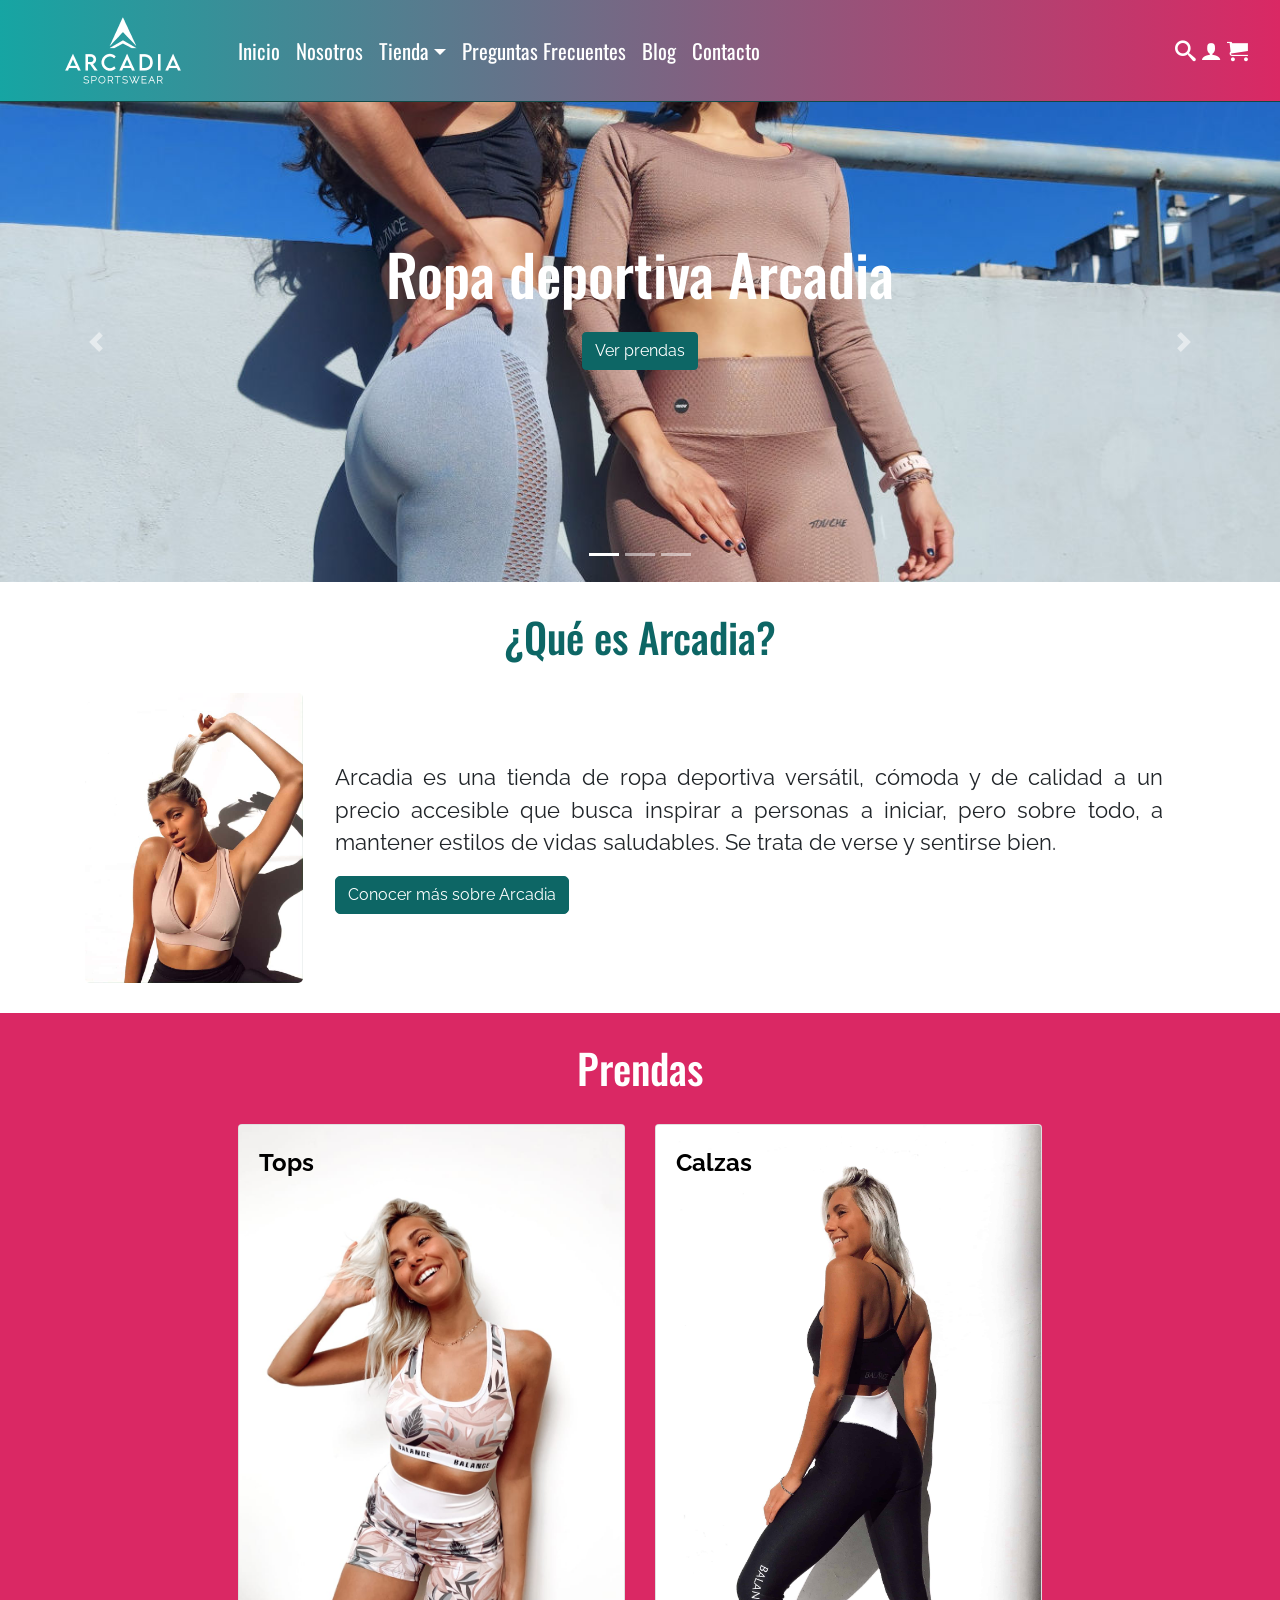
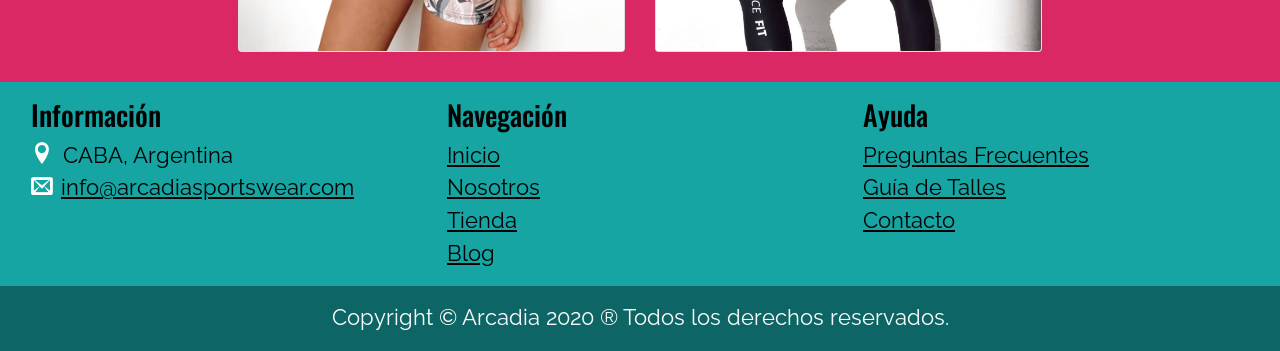
==== index.html @ 8c6b8575 "New Footer added to all pages" ====
<!DOCTYPE html>
<html lang="es">
    <head>
        <meta charset="UTF-8">
        <meta name="viewport" content="width=device-width, initial-scale=1.0">
        <meta name="description" content="Bienvenida a la Tienda De Arcadia Sportswear. Encontrá en esta tienda online la mejor ropa deportiva. ¡Conoce más!">
        <title>Tienda online de Ropa Deportiva | Arcadia SportsWear</title>
        <link rel="stylesheet" href="css/bootstrap.min.css">
        <link rel="stylesheet" href="css/styles.css">
        <link rel="preconnect" href="https://fonts.gstatic.com">
        <link href="https://fonts.googleapis.com/css2?family=Oswald:wght@500;700&family=Raleway:ital,wght@0,500;0,700;0,800;1,500&display=swap" rel="stylesheet">
        <link rel="stylesheet" href="css/animate.css"/>
        <script src="https://ajax.googleapis.com/ajax/libs/jquery/3.5.1/jquery.min.js"></script>
    </head>
    <body id="index">
        <header>
            <nav class="navbar navbar-expand-lg navbar-dark">
                <a class="navbar-brand wow fadeInDown mr-auto" href="index.html"><img src="images/arcadia-logo-blanco.png" alt="Logo de Arcadia"/></a>
                <button class="navbar-toggler order-2 wow fadeInDown" type="button" data-toggle="collapse" data-target="#navbarContent" aria-controls="navbarContent" aria-expanded="false" aria-label="Abrir navegación">
                    <span class="navbar-toggler-icon"></span>
                </button>
                <div class="collapse navbar-collapse order-4 order-lg-1 order-xl-1" id="navbarContent">
                    <ul class="wow fadeInDown navbar-nav">
                        <li class="nav-item"><a href="index.html" class="nav-link">Inicio</a></li>
                        <li class="nav-item"><a href="pages/nosotros.html" class="nav-link">Nosotros</a></li>
                        <li class="nav-item dropdown">
                            <a class="nav-link dropdown-toggle" id="navbarDropdown" role="button" data-toggle="dropdown" aria-haspopup="true" aria-expanded="false" href="pages/tienda.html">Tienda</a>
                            <ul class="dropdown-menu">
                                <li class="dropdown-item"><a href="pages/tienda.html#tops">Tops</a></li>
                                <li class="dropdown-item"><a href="pages/tienda.html#calzas">Calzas</a></li>
                                <li class="dropdown-item"><a href="pages/talles.html">Guía de talles</a></li>
                            </ul>
                        </li>
                        <li class="nav-item"><a href="pages/faq.html" class="nav-link">Preguntas Frecuentes</a></li>
                        <li class="nav-item"><a href="pages/blog.html" class="nav-link">Blog</a></li>
                        <li class="nav-item"><a href="pages/contacto.html" class="nav-link">Contacto</a></li>
                    </ul>
                </div>
                <div class="iconsHeader wow fadeInDown mr-3 text-white order-1 order-lg-2 order-xl-2 flex-sm-grow-2">
                    <i class="icon-search"></i>
                    <i class="icon-user"></i>
                    <i class="icon-cart"></i>
                </div> 
            </nav>
        </header>
        <main>
            <!-- Hero section -->
            <section id="heroIndex">
                <div id="homeCarousel" class="carousel slide" data-ride="carousel">
                    <!-- Indicators -->
                    <ul class="carousel-indicators">
                      <li data-target="#homeCarousel" data-slide-to="0" class="active"></li>
                      <li data-target="#homeCarousel" data-slide-to="1"></li>
                      <li data-target="#homeCarousel" data-slide-to="2"></li>
                    </ul>
                    <!-- The slideshow -->
                    <div class="carousel-inner">
                      <div class="carousel-item active">
                        <img class="d-block d-md-none w-100" src="images/backgrounds/arcadia-modelos.jpg" alt="modelos conjuntos mesh y beige">
                        <img class="d-none d-md-block w-100" src="images/backgrounds/arcadia-modelos-desktop.jpg" alt="modelos conjuntos mesh y beige">
                        <div class="carousel-caption d-md-block wow fadeInDown">
                            <h1>Ropa deportiva Arcadia </h1>
                            <a class="btn btn-primary mt-3" href="pages/tienda.html"> Ver prendas</a>
                          </div>
                      </div>
                      <div class="carousel-item">
                        <img class="d-block d-md-none w-100" src="images/backgrounds/modelo-1.jpg" alt="modelo conjunto beige">
                        <img class="d-none d-md-block w-100" src="images/backgrounds/modelo-1-desktop.jpg" alt="modelo conjunto beige">
                        <div class="carousel-caption d-md-block wow fadeInDown">
                            <h1>Crea tu mejor version</h1>
                            <a class="btn btn-primary mt-3" href="pages/tienda.html"> Ver prendas</a>
                          </div>
                      </div>
                      <div class="carousel-item">
                        <img class="d-block d-md-none w-100" src="images/backgrounds/modelo-espalda.jpg" alt="modelo de espalda conjunto beige">
                        <img class="d-none d-md-block w-100" src="images/backgrounds/modelo-ejercicio-desktop.jpg" alt="modelo de espalda conjunto beige">
                        <div class="carousel-caption d-md-block wow fadeInDown">
                            <h1>Aprovecha el momento</h1>
                            <a class="btn btn-primary mt-3" href="pages/tienda.html"> Ver prendas</a>
                          </div>
                      </div>
                    </div>
                    <!-- Left and right controls -->
                    <a class="carousel-control-prev" href="#homeCarousel" data-slide="prev">
                      <span class="carousel-control-prev-icon"></span>
                      <span class="sr-only">Anterior</span>
                    </a>
                    <a class="carousel-control-next" href="#homeCarousel" data-slide="next">
                      <span class="carousel-control-next-icon"></span>
                      <span class="sr-only">Siguiente</span>
                    </a>
                  </div>
            </section>
            <!-- Nosotros section-->
            <section class="section">
                <h2 class="section__title"> 
                    ¿Qué es Arcadia?
                </h2>
                <div class="container d-flex wow slideInLeft flex-column flex-md-row align-items-center section__div">
                    <img src="images/tops/top-ladypink.jpeg" loading="lazy" class="section__img">
                    <span class="section__text">
                        Arcadia es una tienda de ropa deportiva versátil,
                        cómoda y de calidad a un precio accesible que busca
                        inspirar a personas a iniciar, pero sobre todo, a
                        mantener estilos de vidas saludables. Se trata de
                        verse y sentirse bien.
                        <a class="btn btn-primary mx-sm-auto mx-md-0 section__button" href="pages/nosotros.html">Conocer más sobre Arcadia</a>
                    </span>
                </div>
            </section>
            <!-- Tienda section -->
            <section id="prendasIndex">
                <h2 class="wow slideInLeft">
                    Prendas
                </h2>
                <div class="row">
                    <a class="col-10 offset-1 col-md-6 offset-md-0 col-lg-4 offset-lg-2" href="pages/tienda.html#tops">
                        <div class="card wow slideInLeft">
                            <img class="card-img" src="images/tops/top-flower.jpeg" loading="lazy" alt="Top Flower">
                            <div class="card-img-overlay">
                              <p class="card-title">Tops</p>
                            </div>
                        </div>
                    </a>
                    <a class="col-10 offset-1 col-md-6 offset-md-0 col-lg-4 mt-3 mt-md-0" href="pages/tienda.html#calzas">
                        <div class="card wow slideInRight">
                            <img class="card-img" src="images/calzas/calza-dakota.jpg" loading="lazy" alt="Calza Dakota">
                            <div class="card-img-overlay">
                              <p class="card-title">Calzas</p>
                            </div>
                        </div>
                    </a>
                </div>
            </section>
        </main>
        <!------ Footer ------>
        <footer>
            <div class="container-fluid">
                <div class="row justify-content-between footerPrimary">
                    <div class="col-12 col-md-6 col-lg-4">
                        <h3>
                            Información
                        </h3>
                        <ul class="nav flex-column">
                            <li><i class="icon-location text-white mr-1"></i><span> CABA, Argentina</span></li>
                            <li><i class="icon-envelop text-white mr-2"></i><a href="mailto:info@arcadiasportswear.com">info@arcadiasportswear.com</a></li>
                            <li><span></span></li>
                        </ul>
                    </div>
                    <div class="col-12 col-md-6 col-lg-4">
                        <h3>
                            Navegación
                        </h3>
                        <ul class="nav flex-column">
                            <li><a href="index.html">Inicio</a></li>
                            <li><a href="pages/nosotros.html">Nosotros</a></li>
                            <li><a href="pages/tienda.html">Tienda</a></li>
                            <li><a href="pages/blog.html">Blog</a></li>
                        </ul>
                    </div>
                    <div class="d-none d-lg-block col-md-6 col-lg-4">
                        <h3>
                            Ayuda
                        </h3>
                        <ul class="nav flex-column">
                            <li><a href="pages/faq.html">Preguntas Frecuentes</a></li>
                            <li><a href="pages/talles.html">Guía de Talles</a></li>
                            <li><a href="pages/contacto.html">Contacto</a></li>
                        </ul>
                    </div>
                </div>
            </div>
            <div class="d-flex justify-content-center p-3 footerSecondary">
                <p class="text-small">
                    Copyright &copy; Arcadia 2020 &reg; Todos los derechos reservados.
                </p>
            </div>
        </footer>
        <script src="js/wow.min.js"></script>
              <script>
              new WOW().init();
        </script>
        <script src="js/bootstrap.min.js"></script>
    </body>
</html>
---- css/styles.css ----
body{font-size:calc(0.80rem + 1vmin);font-family:"Raleway",sans-serif,Arial,Helvetica,sans-serif}h1,h2,h3,h4,h5,h6{color:#0D6665;font-family:"Oswald",sans-serif}h1{text-align:center;font-size:calc(3rem + 1vmin)}h2{font-size:calc(2rem + 1vmin)}ul li{color:#DA2864}p{color:#000}a{color:#0D6665;text-decoration:underline}a:hover{color:#DA2864;letter-spacing:1.1px;transition:all 0.5s}hr{border-top:1px solid #0d6665}.btn-primary{background-color:#0D6665;border-color:#0D6665;text-decoration:none}.btn-primary:hover{background-color:#DA2864 !important;color:#fff !important;border-color:#DA2864 !important}.btn-primary:focus,.btn-primary:active{background-color:#DA2864 !important;color:#fff !important;border-color:#DA2864 !important;box-shadow:0 0 0.2rem #ffbd86}.btn-link{color:#0D6665}.btn-link:hover{color:#DA2864}.dropdown-item:active{background-color:#fef8fa}header{font-family:'Oswald', sans-serif;width:100%;border-bottom:1px solid #104845;background:linear-gradient(90deg, #16A5A3 0%, #DA2864 100%);font-size:1.3rem;line-height:1.5}header a{text-decoration:none}header a:hover{text-decoration:none}.navbar-dark .navbar-nav .nav-link{color:white}@media only screen and (max-width: 390px){header>nav>a{width:100%;text-align:center}}footer{text-align:left;background-color:#16A5A3;width:100%}footer div.footerPrimary:first-child{padding:1rem}footer div.footerPrimary div h3{color:#000}footer ul li{list-style-type:none}footer ul li span,footer ul li a{color:#000}footer ul li span:hover,footer ul li a:hover{color:#0D6665}footer h4{color:#000}footer .footerSecondary{background-color:#0D6665}footer .footerSecondary p{color:#fff;margin-bottom:0}@font-face{font-family:'icomoon';src:url("../fonts/icomoon.eot?fdymji");src:url("../fonts/icomoon.eot?fdymji#iefix") format("embedded-opentype"),url("../fonts/icomoon.ttf?fdymji") format("truetype"),url("../fonts/icomoon.woff?fdymji") format("woff"),url("../fonts/icomoon.svg?fdymji#icomoon") format("svg");font-weight:normal;font-style:normal;font-display:block}[class^="icon-"],[class*=" icon-"]{font-family:'icomoon' !important;speak-as:never;font-style:normal;font-weight:normal;font-variant:normal;text-transform:none;line-height:1;-webkit-font-smoothing:antialiased;-moz-osx-font-smoothing:grayscale}.icon-cart:before{content:"\e93a"}.icon-envelop:before{content:"\e945"}.icon-location:before{content:"\e947"}.icon-user:before{content:"\e971"}.icon-search:before{content:"\e986"}.icon-instagram:before{content:"\ea92"}.icon-whatsapp:before{content:"\ea93"}#grid{display:grid;grid-template-areas:"h1Blog h1Blog" "blogIndex sidebarBlog";grid-template-columns:4fr 1fr;grid-template-rows:30% auto;grid-column-gap:1rem;justify-items:center;width:100%}#h1Blog{grid-area:h1Blog}section.blogIndex{grid-area:blogIndex}.sidebar{grid-area:sidebarBlog}.sidebar .sidebar__title{text-decoration:underline}.sidebar .sidebar__categories{font-weight:bold}label,input,select,textarea{display:block}#my-contact-newsletter,form>label:nth-child(16){display:inline}#contactPage section form{margin:auto;width:70%}#contactPage form label{margin:10px 0}.sendForm,.cleanForm{display:inline}#heroIndex{width:100%;background-color:#ffeadb}#heroIndex .carousel-caption{bottom:40%}#heroIndex .carousel-caption h1{color:#fff}.section{height:50%;padding:30px 30px}.section .section__title{text-align:center;margin-bottom:2rem}.section .btn-primary{width:fit-content;border-radius:5px}.section .section__div .section__img{width:240px;height:290px;border-radius:5px}.section .section__div .section__text{padding:2rem;text-align:justify}.section .section__div .section__text .section__button{display:block;margin-top:1rem}#prendasIndex{background-color:#DA2864;padding:30px 30px}#prendasIndex h2{text-align:center;margin-bottom:2rem;color:#fff}#prendasIndex .card-title{font-size:1.5rem;font-weight:bold}#prendasIndex .card{height:100%}#prendasIndex .card-img{object-fit:cover;height:100%}#nosotrosPage main,.page main{min-height:100vh;padding-bottom:2rem}#nosotrosPage h1,#nosotrosPage h2,.page h1,.page h2{padding:2rem}#nosotrosPage{text-align:center}#nosotrosPage #nosotrosHistoria,#nosotrosPage section ul{margin:auto;width:70%;text-align:justify}#nosotrosPage ul li{text-align:left}#faqAccordion .btn{font-size:2rem}#faqAccordion .btn:focus{outline:0;box-shadow:0 0 0 0.2rem #16a5a3}.guiaTalles{border:1px solid black;width:100%;border-collapse:collapse}.guiaTalles tr{border:1px solid black}.guiaTalles tr td:first-child{color:white;background-color:#DA2864;font-size:1.5rem;text-align:left;font-family:"Oswald",sans-serif}.guiaTalles td{border:1px solid black;text-align:center}.guiaTalles th{background-color:#DA2864;color:white;font-size:1.5rem;font-family:"Oswald",sans-serif;text-align:center}@media only screen and (max-width: 568px){.guiaTalles th,.guiaTalles tr td:first-child{font-size:1rem}}#tiendaPage section h2,#tiendaPage h1{text-align:center;padding-top:50px;margin-bottom:30px}#topsTienda,#calzasTienda{display:flex;justify-content:space-evenly}#tiendaPage main:nth-child(3){margin-bottom:2rem}#topsTienda .list-group-item:hover,#calzasTienda .list-group-item:hover{background-color:#104845;color:white;border-color:#104845;cursor:pointer}#tiendaPage .card{margin:1rem}p.card-text{margin:0}
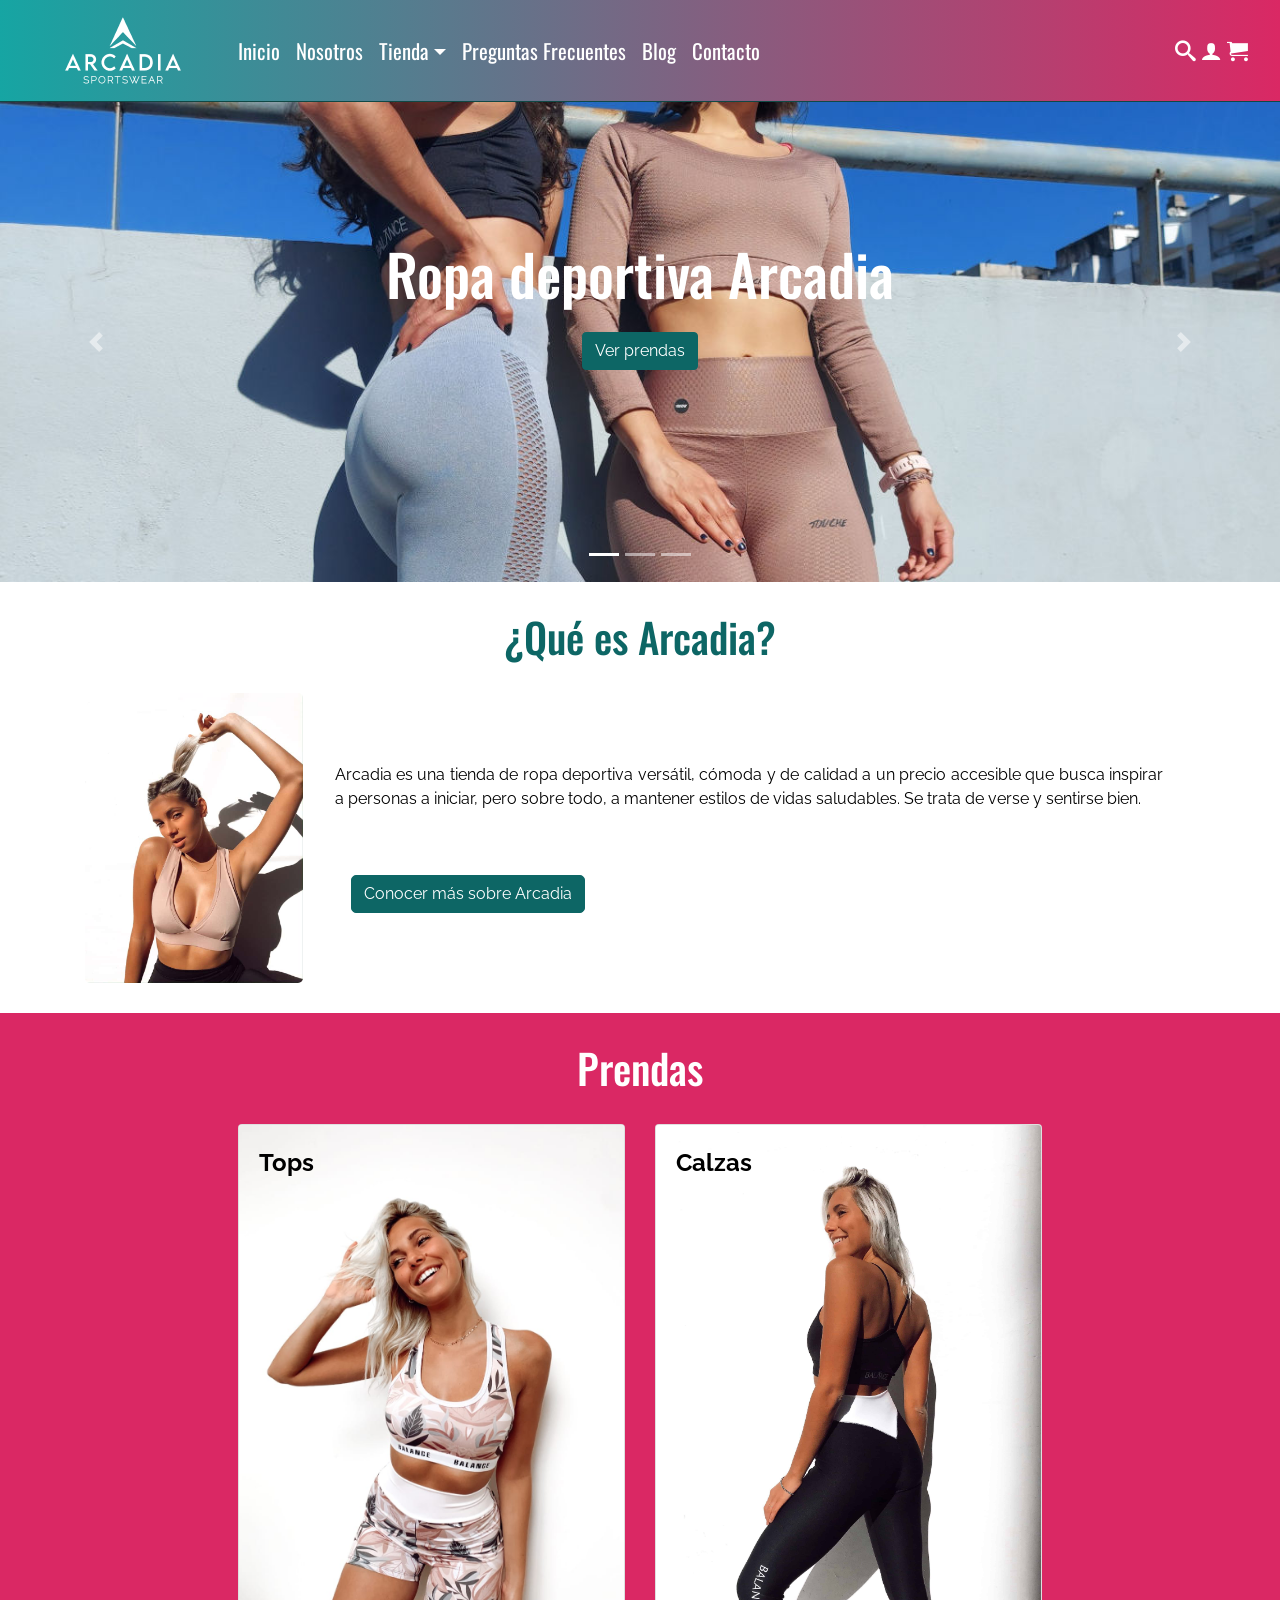
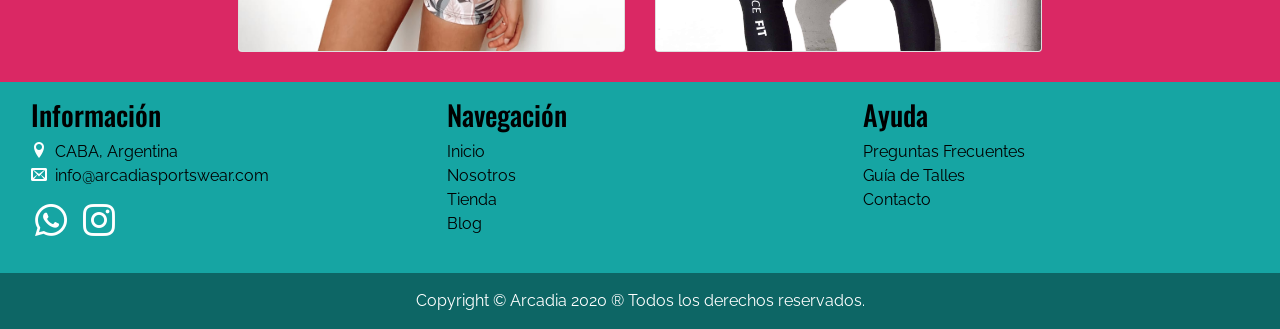
==== commit dd50562f: "Refactor styles, create mixin, fix footer & add to all pages, removed spaces, fixed code on Nosotros" ====
--- a/index.html
+++ b/index.html
@@ -98,14 +98,16 @@
                 </h2>
                 <div class="container d-flex wow slideInLeft flex-column flex-md-row align-items-center section__div">
                     <img src="images/tops/top-ladypink.jpeg" loading="lazy" class="section__img">
-                    <span class="section__text">
-                        Arcadia es una tienda de ropa deportiva versátil,
-                        cómoda y de calidad a un precio accesible que busca
-                        inspirar a personas a iniciar, pero sobre todo, a
-                        mantener estilos de vidas saludables. Se trata de
-                        verse y sentirse bien.
-                        <a class="btn btn-primary mx-sm-auto mx-md-0 section__button" href="pages/nosotros.html">Conocer más sobre Arcadia</a>
-                    </span>
+                    <div class="d-flex flex-column section__div">
+                        <p class="section__text">
+                            Arcadia es una tienda de ropa deportiva versátil,
+                            cómoda y de calidad a un precio accesible que busca
+                            inspirar a personas a iniciar, pero sobre todo, a
+                            mantener estilos de vidas saludables. Se trata de
+                            verse y sentirse bien.
+                        </p>
+                        <a class="btn btn-primary mx-sm-auto mx-md-5 section__button" href="pages/nosotros.html">Conocer más sobre Arcadia</a>
+                    </div>
                 </div>
             </section>
             <!-- Tienda section -->
@@ -144,8 +146,11 @@
                         <ul class="nav flex-column">
                             <li><i class="icon-location text-white mr-1"></i><span> CABA, Argentina</span></li>
                             <li><i class="icon-envelop text-white mr-2"></i><a href="mailto:info@arcadiasportswear.com">info@arcadiasportswear.com</a></li>
-                            <li><span></span></li>
                         </ul>
+                        <div class="row ml-1 mt-3 mb-3">
+                            <a href="https://wa.link/3eighx"><i class="icon-whatsapp mr-3"></i></a> 
+                            <a href="https://www.instagram.com/arcadia_ar/"><i class="icon-instagram mr-2"></i></a>
+                        </div>
                     </div>
                     <div class="col-12 col-md-6 col-lg-4">
                         <h3>
--- a/css/styles.css
+++ b/css/styles.css
@@ -1,2 +1 @@
-body{font-size:calc(0.80rem + 1vmin);font-family:"Raleway",sans-serif,Arial,Helvetica,sans-serif}h1,h2,h3,h4,h5,h6{color:#0D6665;font-family:"Oswald",sans-serif}h1{text-align:center;font-size:calc(3rem + 1vmin)}h2{font-size:calc(2rem + 1vmin)}ul li{color:#DA2864}p{color:#000}a{color:#0D6665;text-decoration:underline}a:hover{color:#DA2864;letter-spacing:1.1px;transition:all 0.5s}hr{border-top:1px solid #0d6665}.btn-primary{background-color:#0D6665;border-color:#0D6665;text-decoration:none}.btn-primary:hover{background-color:#DA2864 !important;color:#fff !important;border-color:#DA2864 !important}.btn-primary:focus,.btn-primary:active{background-color:#DA2864 !important;color:#fff !important;border-color:#DA2864 !important;box-shadow:0 0 0.2rem #ffbd86}.btn-link{color:#0D6665}.btn-link:hover{color:#DA2864}.dropdown-item:active{background-color:#fef8fa}header{font-family:'Oswald', sans-serif;width:100%;border-bottom:1px solid #104845;background:linear-gradient(90deg, #16A5A3 0%, #DA2864 100%);font-size:1.3rem;line-height:1.5}header a{text-decoration:none}header a:hover{text-decoration:none}.navbar-dark .navbar-nav .nav-link{color:white}@media only screen and (max-width: 390px){header>nav>a{width:100%;text-align:center}}footer{text-align:left;background-color:#16A5A3;width:100%}footer div.footerPrimary:first-child{padding:1rem}footer div.footerPrimary div h3{color:#000}footer ul li{list-style-type:none}footer ul li span,footer ul li a{color:#000}footer ul li span:hover,footer ul li a:hover{color:#0D6665}footer h4{color:#000}footer .footerSecondary{background-color:#0D6665}footer .footerSecondary p{color:#fff;margin-bottom:0}@font-face{font-family:'icomoon';src:url("../fonts/icomoon.eot?fdymji");src:url("../fonts/icomoon.eot?fdymji#iefix") format("embedded-opentype"),url("../fonts/icomoon.ttf?fdymji") format("truetype"),url("../fonts/icomoon.woff?fdymji") format("woff"),url("../fonts/icomoon.svg?fdymji#icomoon") format("svg");font-weight:normal;font-style:normal;font-display:block}[class^="icon-"],[class*=" icon-"]{font-family:'icomoon' !important;speak-as:never;font-style:normal;font-weight:normal;font-variant:normal;text-transform:none;line-height:1;-webkit-font-smoothing:antialiased;-moz-osx-font-smoothing:grayscale}.icon-cart:before{content:"\e93a"}.icon-envelop:before{content:"\e945"}.icon-location:before{content:"\e947"}.icon-user:before{content:"\e971"}.icon-search:before{content:"\e986"}.icon-instagram:before{content:"\ea92"}.icon-whatsapp:before{content:"\ea93"}#grid{display:grid;grid-template-areas:"h1Blog h1Blog"- "blogIndex sidebarBlog";grid-template-columns:4fr 1fr;grid-template-rows:30% auto;grid-column-gap:1rem;justify-items:center;width:100%}#h1Blog{grid-area:h1Blog}section.blogIndex{grid-area:blogIndex}.sidebar{grid-area:sidebarBlog}.sidebar .sidebar__title{text-decoration:underline}.sidebar .sidebar__categories{font-weight:bold}label,input,select,textarea{display:block}#my-contact-newsletter,form>label:nth-child(16){display:inline}#contactPage section form{margin:auto;width:70%}#contactPage form label{margin:10px 0}.sendForm,.cleanForm{display:inline}#heroIndex{width:100%;background-color:#ffeadb}#heroIndex .carousel-caption{bottom:40%}#heroIndex .carousel-caption h1{color:#fff}.section{height:50%;padding:30px 30px}.section .section__title{text-align:center;margin-bottom:2rem}.section .btn-primary{width:fit-content;border-radius:5px}.section .section__div .section__img{width:240px;height:290px;border-radius:5px}.section .section__div .section__text{padding:2rem;text-align:justify}.section .section__div .section__text .section__button{display:block;margin-top:1rem}#prendasIndex{background-color:#DA2864;padding:30px 30px}#prendasIndex h2{text-align:center;margin-bottom:2rem;color:#fff}#prendasIndex .card-title{font-size:1.5rem;font-weight:bold}#prendasIndex .card{height:100%}#prendasIndex .card-img{object-fit:cover;height:100%}#nosotrosPage main,.page main{min-height:100vh;padding-bottom:2rem}#nosotrosPage h1,#nosotrosPage h2,.page h1,.page h2{padding:2rem}#nosotrosPage{text-align:center}#nosotrosPage #nosotrosHistoria,#nosotrosPage section ul{margin:auto;width:70%;text-align:justify}#nosotrosPage ul li{text-align:left}#faqAccordion .btn{font-size:2rem}#faqAccordion .btn:focus{outline:0;box-shadow:0 0 0 0.2rem #16a5a3}.guiaTalles{border:1px solid black;width:100%;border-collapse:collapse}.guiaTalles tr{border:1px solid black}.guiaTalles tr td:first-child{color:white;background-color:#DA2864;font-size:1.5rem;text-align:left;font-family:"Oswald",sans-serif}.guiaTalles td{border:1px solid black;text-align:center}.guiaTalles th{background-color:#DA2864;color:white;font-size:1.5rem;font-family:"Oswald",sans-serif;text-align:center}@media only screen and (max-width: 568px){.guiaTalles th,.guiaTalles tr td:first-child{font-size:1rem}}#tiendaPage section h2,#tiendaPage h1{text-align:center;padding-top:50px;margin-bottom:30px}#topsTienda,#calzasTienda{display:flex;justify-content:space-evenly}#tiendaPage main:nth-child(3){margin-bottom:2rem}#topsTienda .list-group-item:hover,#calzasTienda .list-group-item:hover{background-color:#104845;color:white;border-color:#104845;cursor:pointer}#tiendaPage .card{margin:1rem}p.card-text{margin:0}
+body{font-size:1rem;font-family:"Raleway",sans-serif,Arial,Helvetica,sans-serif}@media (max-width: 768px){body{font-size:calc(0.80rem + 1vmin)}}h1,h2,h3,h4,h5,h6{color:#0D6665;font-family:"Oswald",sans-serif}h1{text-align:center;font-size:calc(3rem + 1vmin)}h2{font-size:calc(2rem + 1vmin)}ul li{color:#DA2864}p{color:#000}a{color:#0D6665;text-decoration:none}a:hover{color:#DA2864;letter-spacing:1px;transition:all 0.5s;text-decoration:none}a:hover{letter-spacing:0}hr{border-top:1px solid #0d6665}.btn-primary{background-color:#0D6665;border-color:#0D6665;text-decoration:none}.btn-primary:hover{background-color:#DA2864 !important;color:#fff !important;border-color:#DA2864 !important}.btn-primary:focus,.btn-primary:active{background-color:#DA2864 !important;color:#fff !important;border-color:#DA2864 !important;box-shadow:0 0 0.2rem #ffbd86}.btn-link{color:#0D6665}.btn-link:hover{color:#DA2864;text-decoration:none}.dropdown-item:active{background-color:#fef8fa}header{font-family:'Oswald', sans-serif;width:100%;border-bottom:1px solid #104845;background:linear-gradient(90deg, #16A5A3 0%, #DA2864 100%);font-size:1.3rem;line-height:1.5}header a{text-decoration:none}header a:hover{text-decoration:none}.navbar-dark .navbar-nav .nav-link{color:white}@media only screen and (max-width: 390px){header>nav>a{width:100%;text-align:center}}footer{text-align:left;background-color:#16A5A3;width:100%}footer div.footerPrimary{padding:1rem}footer div.footerPrimary div h3{color:#000}footer div.footerPrimary div a,footer div.footerPrimary div span{text-decoration:none}footer div.footerPrimary div a .icon-whatsapp,footer div.footerPrimary div a .icon-instagram,footer div.footerPrimary div span .icon-whatsapp,footer div.footerPrimary div span .icon-instagram{font-size:2rem;color:#fff}footer div.footerPrimary div a .icon-whatsapp:hover,footer div.footerPrimary div a .icon-instagram:hover,footer div.footerPrimary div span .icon-whatsapp:hover,footer div.footerPrimary div span .icon-instagram:hover{color:#DA2864;letter-spacing:0px}footer div.footerPrimary div a:hover,footer div.footerPrimary div span:hover{letter-spacing:0}footer div.footerPrimary div ul li{list-style-type:none}footer div.footerPrimary div ul li span,footer div.footerPrimary div ul li a{color:#0D6665;text-decoration:none;color:#000}footer div.footerPrimary div ul li span:hover,footer div.footerPrimary div ul li a:hover{color:#DA2864;letter-spacing:1px;transition:all 0.5s;text-decoration:none}footer div.footerPrimary div ul li span:hover,footer div.footerPrimary div ul li a:hover{color:#0D6665}footer h4{color:#000}footer .footerSecondary{background-color:#0D6665}footer .footerSecondary p{color:#fff;margin-bottom:0}@font-face{font-family:'icomoon';src:url("../fonts/icomoon.eot?fdymji");src:url("../fonts/icomoon.eot?fdymji#iefix") format("embedded-opentype"),url("../fonts/icomoon.ttf?fdymji") format("truetype"),url("../fonts/icomoon.woff?fdymji") format("woff"),url("../fonts/icomoon.svg?fdymji#icomoon") format("svg");font-weight:normal;font-style:normal;font-display:block}[class^="icon-"],[class*=" icon-"]{font-family:'icomoon' !important;speak-as:never;font-style:normal;font-weight:normal;font-variant:normal;text-transform:none;line-height:1;-webkit-font-smoothing:antialiased;-moz-osx-font-smoothing:grayscale}.icon-cart:before{content:"\e93a"}.icon-envelop:before{content:"\e945"}.icon-location:before{content:"\e947"}.icon-user:before{content:"\e971"}.icon-search:before{content:"\e986"}.icon-instagram:before{content:"\ea92"}.icon-whatsapp:before{content:"\ea93"}article.card{border-radius:10px}.img-thumbnail{border:1px solid #0D6665;border-radius:50%;height:3rem}.articleImage{max-width:100%;height:auto;border-radius:10px}label,input,select,textarea{display:block}#contactPage form label{margin:10px 0}@media (max-width: 350px){#contactPage form #contactButtons input{margin-top:0.5rem}}.sendForm,.cleanForm{display:inline}.form-control{border:0;border-bottom:2px solid #0D6665;box-shadow:none}.form-control:focus{border-bottom:2px solid #DA2864;box-shadow:none}#heroIndex{width:100%;background-color:#ffeadb}#heroIndex .carousel-caption{bottom:40%}@media (max-width: 362px){#heroIndex .carousel-caption{bottom:30%}}#heroIndex .carousel-caption h1{color:#fff}.section{height:50%;padding:30px 30px}.section .section__title{text-align:center;margin-bottom:2rem}.section .btn-primary{width:fit-content;border-radius:5px}.section .section__div .section__img{width:240px;height:290px;border-radius:5px}.section .section__div .section__text{padding:2rem;text-align:justify}.section .section__div .section__button{display:block;margin:1rem 2rem 2rem 1rem}#prendasIndex{background-color:#DA2864;padding:30px 30px}#prendasIndex h2{text-align:center;margin-bottom:2rem;color:#fff}#prendasIndex .card-title{font-size:1.5rem;font-weight:bold}#prendasIndex .card{height:100%}#prendasIndex .card-img{object-fit:cover;height:100%}#nosotrosPage main,.page main{min-height:100vh;padding-bottom:2rem}#nosotrosPage h1,.page h1{padding:2rem}#nosotrosPage{text-align:center}#nosotrosPage #nosotrosHistoria,#nosotrosPage section ul{margin:auto;width:70%;text-align:justify}#nosotrosPage ul li{text-align:left}#faqAccordion .btn{font-size:2rem}#faqAccordion .btn:focus{outline:0;box-shadow:0 0 0 0.2rem #16a5a3}@media (max-width: 576px){#faqAccordion .btn{font-size:1.5rem}}.guiaTalles{border:1px solid black;width:100%}.guiaTalles tr{border:1px solid black}.guiaTalles tr td:first-child{color:white;background-color:#16A5A3;font-size:1.5rem;text-align:left;font-family:"Raleway",sans-serif,Arial,Helvetica,sans-serif}.guiaTalles td{border:1px solid black;text-align:center}.guiaTalles th{background-color:#0D6665;color:white;font-size:1.5rem;font-family:"Raleway",sans-serif,Arial,Helvetica,sans-serif;text-align:center}.alert.danger .alert-heading{color:#AE1E4E}@media only screen and (max-width: 568px){.guiaTalles th,.guiaTalles tr td:first-child{font-size:1rem}}#tiendaPage section h2,#tiendaPage h1{text-align:center;padding-top:50px;margin-bottom:30px}#topsTienda,#calzasTienda{display:flex;justify-content:space-evenly}#tiendaPage main:nth-child(3){margin-bottom:2rem}#topsTienda .list-group-item:hover,#calzasTienda .list-group-item:hover{background-color:#104845;color:white;border-color:#104845;cursor:pointer}#tiendaPage .card{margin:1rem}p.card-text{margin:0}
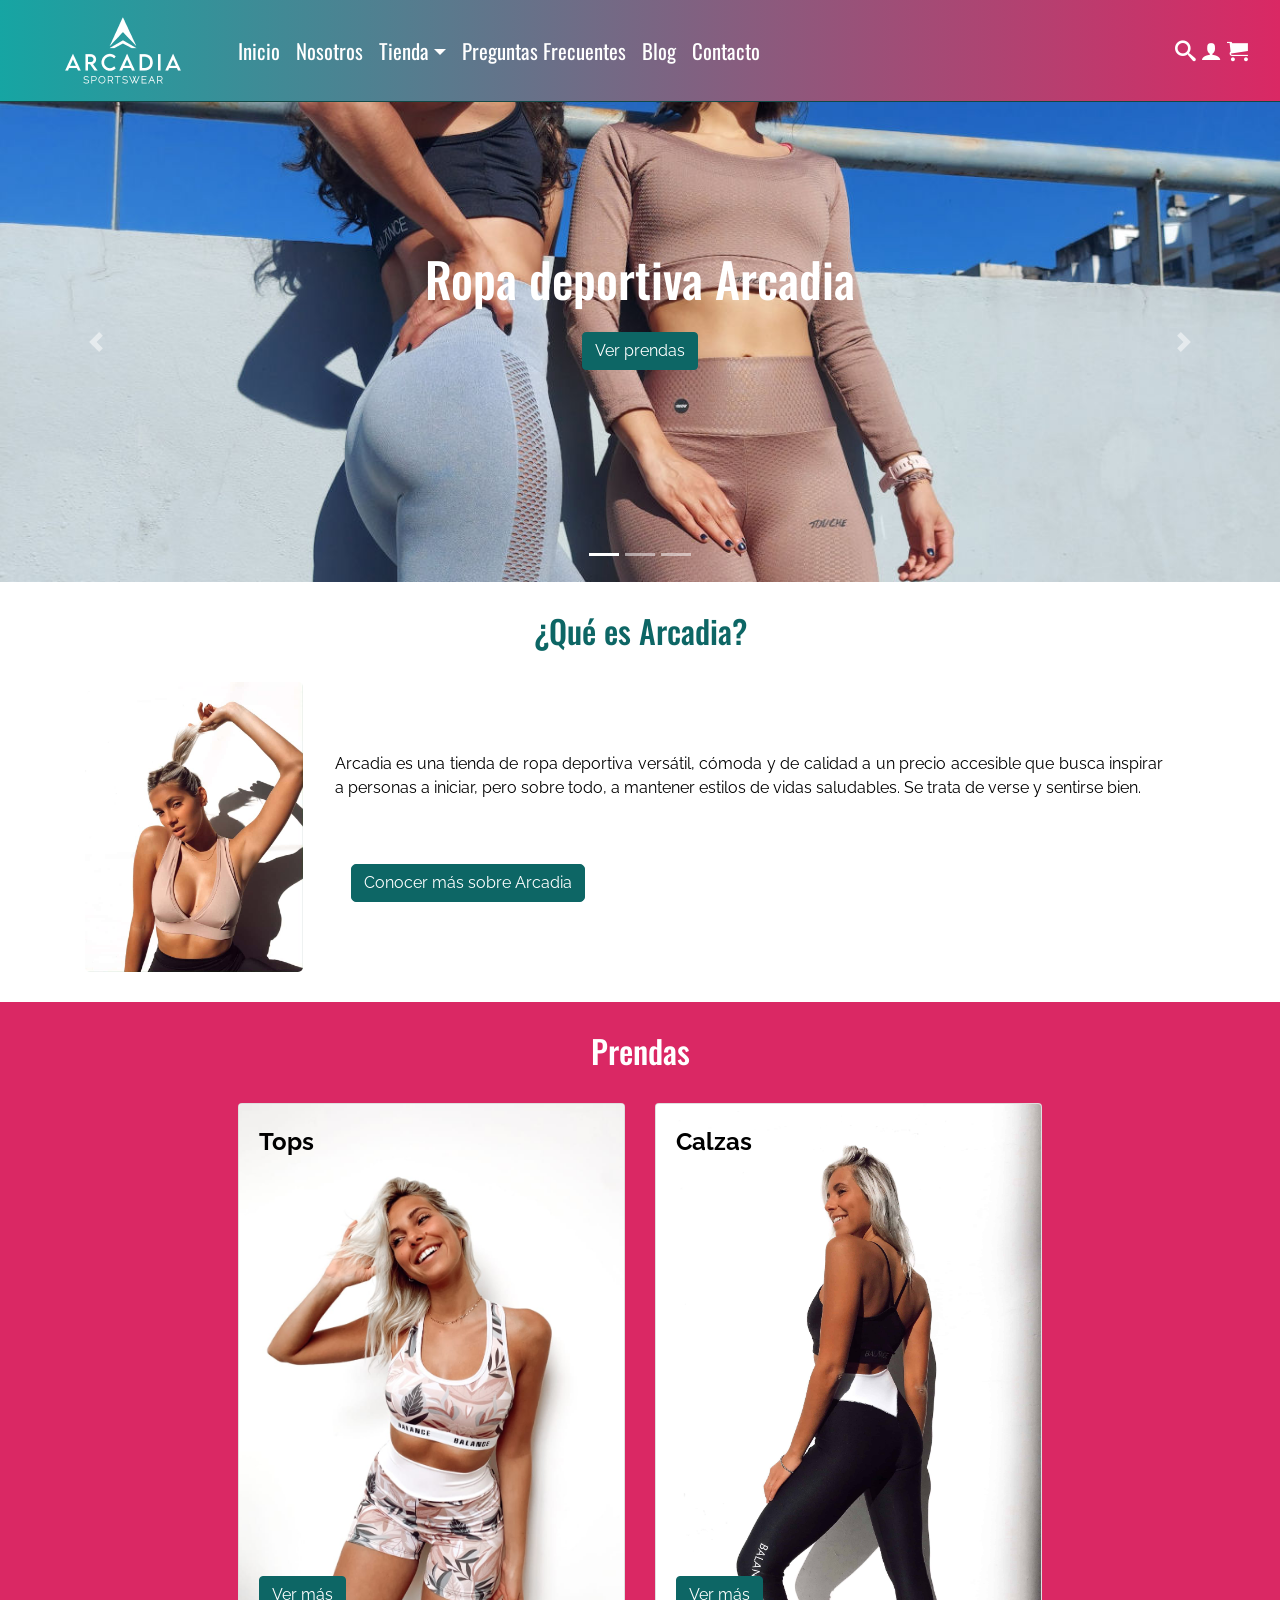
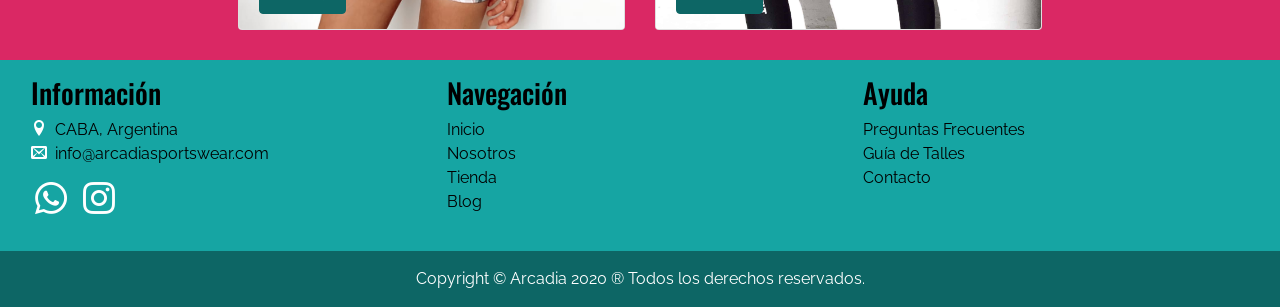
==== commit a36d42e5: "Updated Nostros page, and FAQ page, fixed code errors and removed unused code. Added new blog post t" ====
--- a/index.html
+++ b/index.html
@@ -106,7 +106,7 @@
                             mantener estilos de vidas saludables. Se trata de
                             verse y sentirse bien.
                         </p>
-                        <a class="btn btn-primary mx-sm-auto mx-md-5 section__button" href="pages/nosotros.html">Conocer más sobre Arcadia</a>
+                        <a class="btn btn-primary mx-auto mx-md-5 section__button" href="pages/nosotros.html">Conocer más sobre Arcadia</a>
                     </div>
                 </div>
             </section>
@@ -120,7 +120,8 @@
                         <div class="card wow slideInLeft">
                             <img class="card-img" src="images/tops/top-flower.jpeg" loading="lazy" alt="Top Flower">
                             <div class="card-img-overlay">
-                              <p class="card-title">Tops</p>
+                                <p class="card-title">Tops</p>
+                                <button class="btn btn-primary">Ver más</button>
                             </div>
                         </div>
                     </a>
@@ -128,7 +129,8 @@
                         <div class="card wow slideInRight">
                             <img class="card-img" src="images/calzas/calza-dakota.jpg" loading="lazy" alt="Calza Dakota">
                             <div class="card-img-overlay">
-                              <p class="card-title">Calzas</p>
+                                <p class="card-title">Calzas</p>
+                                <button class="btn btn-primary">Ver más</button>
                             </div>
                         </div>
                     </a>
--- a/css/styles.css
+++ b/css/styles.css
@@ -1 +1 @@
-body{font-size:1rem;font-family:"Raleway",sans-serif,Arial,Helvetica,sans-serif}@media (max-width: 768px){body{font-size:calc(0.80rem + 1vmin)}}h1,h2,h3,h4,h5,h6{color:#0D6665;font-family:"Oswald",sans-serif}h1{text-align:center;font-size:calc(3rem + 1vmin)}h2{font-size:calc(2rem + 1vmin)}ul li{color:#DA2864}p{color:#000}a{color:#0D6665;text-decoration:none}a:hover{color:#DA2864;letter-spacing:1px;transition:all 0.5s;text-decoration:none}a:hover{letter-spacing:0}hr{border-top:1px solid #0d6665}.btn-primary{background-color:#0D6665;border-color:#0D6665;text-decoration:none}.btn-primary:hover{background-color:#DA2864 !important;color:#fff !important;border-color:#DA2864 !important}.btn-primary:focus,.btn-primary:active{background-color:#DA2864 !important;color:#fff !important;border-color:#DA2864 !important;box-shadow:0 0 0.2rem #ffbd86}.btn-link{color:#0D6665}.btn-link:hover{color:#DA2864;text-decoration:none}.dropdown-item:active{background-color:#fef8fa}header{font-family:'Oswald', sans-serif;width:100%;border-bottom:1px solid #104845;background:linear-gradient(90deg, #16A5A3 0%, #DA2864 100%);font-size:1.3rem;line-height:1.5}header a{text-decoration:none}header a:hover{text-decoration:none}.navbar-dark .navbar-nav .nav-link{color:white}@media only screen and (max-width: 390px){header>nav>a{width:100%;text-align:center}}footer{text-align:left;background-color:#16A5A3;width:100%}footer div.footerPrimary{padding:1rem}footer div.footerPrimary div h3{color:#000}footer div.footerPrimary div a,footer div.footerPrimary div span{text-decoration:none}footer div.footerPrimary div a .icon-whatsapp,footer div.footerPrimary div a .icon-instagram,footer div.footerPrimary div span .icon-whatsapp,footer div.footerPrimary div span .icon-instagram{font-size:2rem;color:#fff}footer div.footerPrimary div a .icon-whatsapp:hover,footer div.footerPrimary div a .icon-instagram:hover,footer div.footerPrimary div span .icon-whatsapp:hover,footer div.footerPrimary div span .icon-instagram:hover{color:#DA2864;letter-spacing:0px}footer div.footerPrimary div a:hover,footer div.footerPrimary div span:hover{letter-spacing:0}footer div.footerPrimary div ul li{list-style-type:none}footer div.footerPrimary div ul li span,footer div.footerPrimary div ul li a{color:#0D6665;text-decoration:none;color:#000}footer div.footerPrimary div ul li span:hover,footer div.footerPrimary div ul li a:hover{color:#DA2864;letter-spacing:1px;transition:all 0.5s;text-decoration:none}footer div.footerPrimary div ul li span:hover,footer div.footerPrimary div ul li a:hover{color:#0D6665}footer h4{color:#000}footer .footerSecondary{background-color:#0D6665}footer .footerSecondary p{color:#fff;margin-bottom:0}@font-face{font-family:'icomoon';src:url("../fonts/icomoon.eot?fdymji");src:url("../fonts/icomoon.eot?fdymji#iefix") format("embedded-opentype"),url("../fonts/icomoon.ttf?fdymji") format("truetype"),url("../fonts/icomoon.woff?fdymji") format("woff"),url("../fonts/icomoon.svg?fdymji#icomoon") format("svg");font-weight:normal;font-style:normal;font-display:block}[class^="icon-"],[class*=" icon-"]{font-family:'icomoon' !important;speak-as:never;font-style:normal;font-weight:normal;font-variant:normal;text-transform:none;line-height:1;-webkit-font-smoothing:antialiased;-moz-osx-font-smoothing:grayscale}.icon-cart:before{content:"\e93a"}.icon-envelop:before{content:"\e945"}.icon-location:before{content:"\e947"}.icon-user:before{content:"\e971"}.icon-search:before{content:"\e986"}.icon-instagram:before{content:"\ea92"}.icon-whatsapp:before{content:"\ea93"}article.card{border-radius:10px}.img-thumbnail{border:1px solid #0D6665;border-radius:50%;height:3rem}.articleImage{max-width:100%;height:auto;border-radius:10px}label,input,select,textarea{display:block}#contactPage form label{margin:10px 0}@media (max-width: 350px){#contactPage form #contactButtons input{margin-top:0.5rem}}.sendForm,.cleanForm{display:inline}.form-control{border:0;border-bottom:2px solid #0D6665;box-shadow:none}.form-control:focus{border-bottom:2px solid #DA2864;box-shadow:none}#heroIndex{width:100%;background-color:#ffeadb}#heroIndex .carousel-caption{bottom:40%}@media (max-width: 362px){#heroIndex .carousel-caption{bottom:30%}}#heroIndex .carousel-caption h1{color:#fff}.section{height:50%;padding:30px 30px}.section .section__title{text-align:center;margin-bottom:2rem}.section .btn-primary{width:fit-content;border-radius:5px}.section .section__div .section__img{width:240px;height:290px;border-radius:5px}.section .section__div .section__text{padding:2rem;text-align:justify}.section .section__div .section__button{display:block;margin:1rem 2rem 2rem 1rem}#prendasIndex{background-color:#DA2864;padding:30px 30px}#prendasIndex h2{text-align:center;margin-bottom:2rem;color:#fff}#prendasIndex .card-title{font-size:1.5rem;font-weight:bold}#prendasIndex .card{height:100%}#prendasIndex .card-img{object-fit:cover;height:100%}#nosotrosPage main,.page main{min-height:100vh;padding-bottom:2rem}#nosotrosPage h1,.page h1{padding:2rem}#nosotrosPage{text-align:center}#nosotrosPage #nosotrosHistoria,#nosotrosPage section ul{margin:auto;width:70%;text-align:justify}#nosotrosPage ul li{text-align:left}#faqAccordion .btn{font-size:2rem}#faqAccordion .btn:focus{outline:0;box-shadow:0 0 0 0.2rem #16a5a3}@media (max-width: 576px){#faqAccordion .btn{font-size:1.5rem}}.guiaTalles{border:1px solid black;width:100%}.guiaTalles tr{border:1px solid black}.guiaTalles tr td:first-child{color:white;background-color:#16A5A3;font-size:1.5rem;text-align:left;font-family:"Raleway",sans-serif,Arial,Helvetica,sans-serif}.guiaTalles td{border:1px solid black;text-align:center}.guiaTalles th{background-color:#0D6665;color:white;font-size:1.5rem;font-family:"Raleway",sans-serif,Arial,Helvetica,sans-serif;text-align:center}.alert.danger .alert-heading{color:#AE1E4E}@media only screen and (max-width: 568px){.guiaTalles th,.guiaTalles tr td:first-child{font-size:1rem}}#tiendaPage section h2,#tiendaPage h1{text-align:center;padding-top:50px;margin-bottom:30px}#topsTienda,#calzasTienda{display:flex;justify-content:space-evenly}#tiendaPage main:nth-child(3){margin-bottom:2rem}#topsTienda .list-group-item:hover,#calzasTienda .list-group-item:hover{background-color:#104845;color:white;border-color:#104845;cursor:pointer}#tiendaPage .card{margin:1rem}p.card-text{margin:0}
+body{font-size:1rem;font-family:"Raleway",sans-serif,Arial,Helvetica,sans-serif}@media (max-width: 768px){body{font-size:calc(0.80rem + 1vmin)}}h1,h2,h3,h4,h5,h6{color:#0D6665;font-family:"Oswald",sans-serif}h1{text-align:center;font-size:3rem}@media (max-width: 768px){h1{font-size:calc(3rem + 1vmin)}}h2{font-size:2rem}@media (max-width: 768px){h2{font-size:calc(2rem + 1vmin)}}ul li{color:#DA2864}p{color:#000}a{color:#0D6665;text-decoration:none}a:hover{color:#DA2864;letter-spacing:1px;transition:all 0.5s;text-decoration:none}a:hover{letter-spacing:0}hr{border-top:1px solid #0d6665}.btn-primary{background-color:#0D6665;border-color:#0D6665;text-decoration:none}.btn-primary:hover{background-color:#DA2864 !important;color:#fff !important;border-color:#DA2864 !important}.btn-primary:focus,.btn-primary:active{background-color:#DA2864 !important;color:#fff !important;border-color:#DA2864 !important;box-shadow:0 0 0.2rem #ffbd86}.btn-link{color:#0D6665}.btn-link:hover{color:#DA2864;text-decoration:none}.dropdown-item:active{background-color:#fef8fa}header{font-family:'Oswald', sans-serif;width:100%;border-bottom:1px solid #104845;background:linear-gradient(90deg, #16A5A3 0%, #DA2864 100%);font-size:1.3rem;line-height:1.5}header a{text-decoration:none}header a:hover{text-decoration:none}.navbar-dark .navbar-nav .nav-link{color:white}@media only screen and (max-width: 390px){header>nav>a{width:100%;text-align:center}}footer{text-align:left;background-color:#16A5A3;width:100%}footer div.footerPrimary{padding:1rem}footer div.footerPrimary div h3{color:#000}footer div.footerPrimary div a,footer div.footerPrimary div span{text-decoration:none}footer div.footerPrimary div a .icon-whatsapp,footer div.footerPrimary div a .icon-instagram,footer div.footerPrimary div span .icon-whatsapp,footer div.footerPrimary div span .icon-instagram{font-size:2rem;color:#fff}footer div.footerPrimary div a .icon-whatsapp:hover,footer div.footerPrimary div a .icon-instagram:hover,footer div.footerPrimary div span .icon-whatsapp:hover,footer div.footerPrimary div span .icon-instagram:hover{color:#DA2864;letter-spacing:0px}footer div.footerPrimary div a:hover,footer div.footerPrimary div span:hover{letter-spacing:0}footer div.footerPrimary div ul li{list-style-type:none}footer div.footerPrimary div ul li span,footer div.footerPrimary div ul li a{color:#0D6665;text-decoration:none;color:#000}footer div.footerPrimary div ul li span:hover,footer div.footerPrimary div ul li a:hover{color:#DA2864;letter-spacing:1px;transition:all 0.5s;text-decoration:none}footer div.footerPrimary div ul li span:hover,footer div.footerPrimary div ul li a:hover{color:#0D6665}footer h4{color:#000}footer .footerSecondary{background-color:#0D6665}footer .footerSecondary p{color:#fff;margin-bottom:0}@font-face{font-family:'icomoon';src:url("../fonts/icomoon.eot?fdymji");src:url("../fonts/icomoon.eot?fdymji#iefix") format("embedded-opentype"),url("../fonts/icomoon.ttf?fdymji") format("truetype"),url("../fonts/icomoon.woff?fdymji") format("woff"),url("../fonts/icomoon.svg?fdymji#icomoon") format("svg");font-weight:normal;font-style:normal;font-display:block}[class^="icon-"],[class*=" icon-"]{font-family:'icomoon' !important;speak-as:never;font-style:normal;font-weight:normal;font-variant:normal;text-transform:none;line-height:1;-webkit-font-smoothing:antialiased;-moz-osx-font-smoothing:grayscale}.icon-transfer_within_a_station:before{content:"\e900"}.icon-lunch_dining:before{content:"\e901"}.icon-apparel:before{content:"\e902"}.icon-book-reference:before{content:"\e903"}.icon-cart:before{content:"\e93a"}.icon-envelop:before{content:"\e945"}.icon-location:before{content:"\e947"}.icon-user:before{content:"\e971"}.icon-search:before{content:"\e986"}.icon-spoon-knife:before{content:"\e9a3"}.icon-accessibility:before{content:"\e9b2"}.icon-instagram:before{content:"\ea92"}.icon-whatsapp:before{content:"\ea93"}article.card{border-radius:10px}.img-thumbnail{border:1px solid #0D6665;border-radius:50%;height:3rem}.articleImage{max-width:100%;height:auto;border-radius:10px}label,input,select,textarea{display:block}#contactPage form{margin-bottom:1rem}#contactPage form label{margin:10px 0}@media (max-width: 350px){#contactPage form #contactButtons input{margin-top:0.5rem}}.sendForm,.cleanForm{display:inline}.form-control{border:0;border-bottom:2px solid #0D6665;box-shadow:none}.form-control:focus{border-bottom:2px solid #DA2864;box-shadow:none}#heroIndex{width:100%;background-color:#ffeadb}#heroIndex .carousel-caption{bottom:40%}@media (max-width: 362px){#heroIndex .carousel-caption{bottom:30%}}#heroIndex .carousel-caption h1{color:#fff}.section{height:50%;padding:30px 30px}.section .section__title{text-align:center;margin-bottom:2rem}.section .btn-primary{width:fit-content;border-radius:5px}.section .section__div .section__img{width:240px;height:290px;border-radius:5px}.section .section__div .section__text{padding:2rem;text-align:justify}.section .section__div .section__button{display:block;margin:1rem 2rem 2rem 1rem}#prendasIndex{background-color:#DA2864;padding:30px 30px}#prendasIndex h2{text-align:center;margin-bottom:2rem;color:#fff}#prendasIndex .card-title{font-size:1.5rem;font-weight:bold}#prendasIndex .card{height:100%}#prendasIndex .card-img{object-fit:cover;height:100%}#prendasIndex button{position:absolute;bottom:15px}.page main{min-height:100vh}.page h1{padding:2rem}#nosotrosPage ul li{text-align:left}#nosotrosPage h2{padding:2rem}#nosotrosPage .card:hover{transform:scale(1.1, 1.1)}#nosotrosPage .card:hover i{color:#0D6665}#nosotrosPage .card i{font-size:2rem;color:#DA2864}#faqAccordion .btn{font-size:2rem}#faqAccordion .btn:focus{outline:0;box-shadow:0 0 0 0.2rem #16a5a3}@media (max-width: 576px){#faqAccordion .btn{font-size:1.5rem}}.guiaTalles{border:1px solid black;width:100%}.guiaTalles tr{border:1px solid black}.guiaTalles tr td:first-child{color:white;background-color:#16A5A3;font-size:1.5rem;text-align:left;font-family:"Raleway",sans-serif,Arial,Helvetica,sans-serif}.guiaTalles td{border:1px solid black;text-align:center}.guiaTalles th{background-color:#0D6665;color:white;font-size:1.5rem;font-family:"Raleway",sans-serif,Arial,Helvetica,sans-serif;text-align:center}.alert.danger .alert-heading{color:#AE1E4E}@media only screen and (max-width: 568px){.guiaTalles th,.guiaTalles tr td:first-child{font-size:1rem}}#tiendaPage section h2,#tiendaPage h1{text-align:center;padding-top:50px;margin-bottom:30px}#topsTienda,#calzasTienda{display:flex;justify-content:space-evenly}#tiendaPage main:nth-child(3){margin-bottom:2rem}#topsTienda .list-group-item:hover,#calzasTienda .list-group-item:hover{background-color:#104845;color:white;border-color:#104845;cursor:pointer}#tiendaPage .card{margin:1rem}#tiendaPage .card img{min-height:341.31px}p.card-text{margin:0}
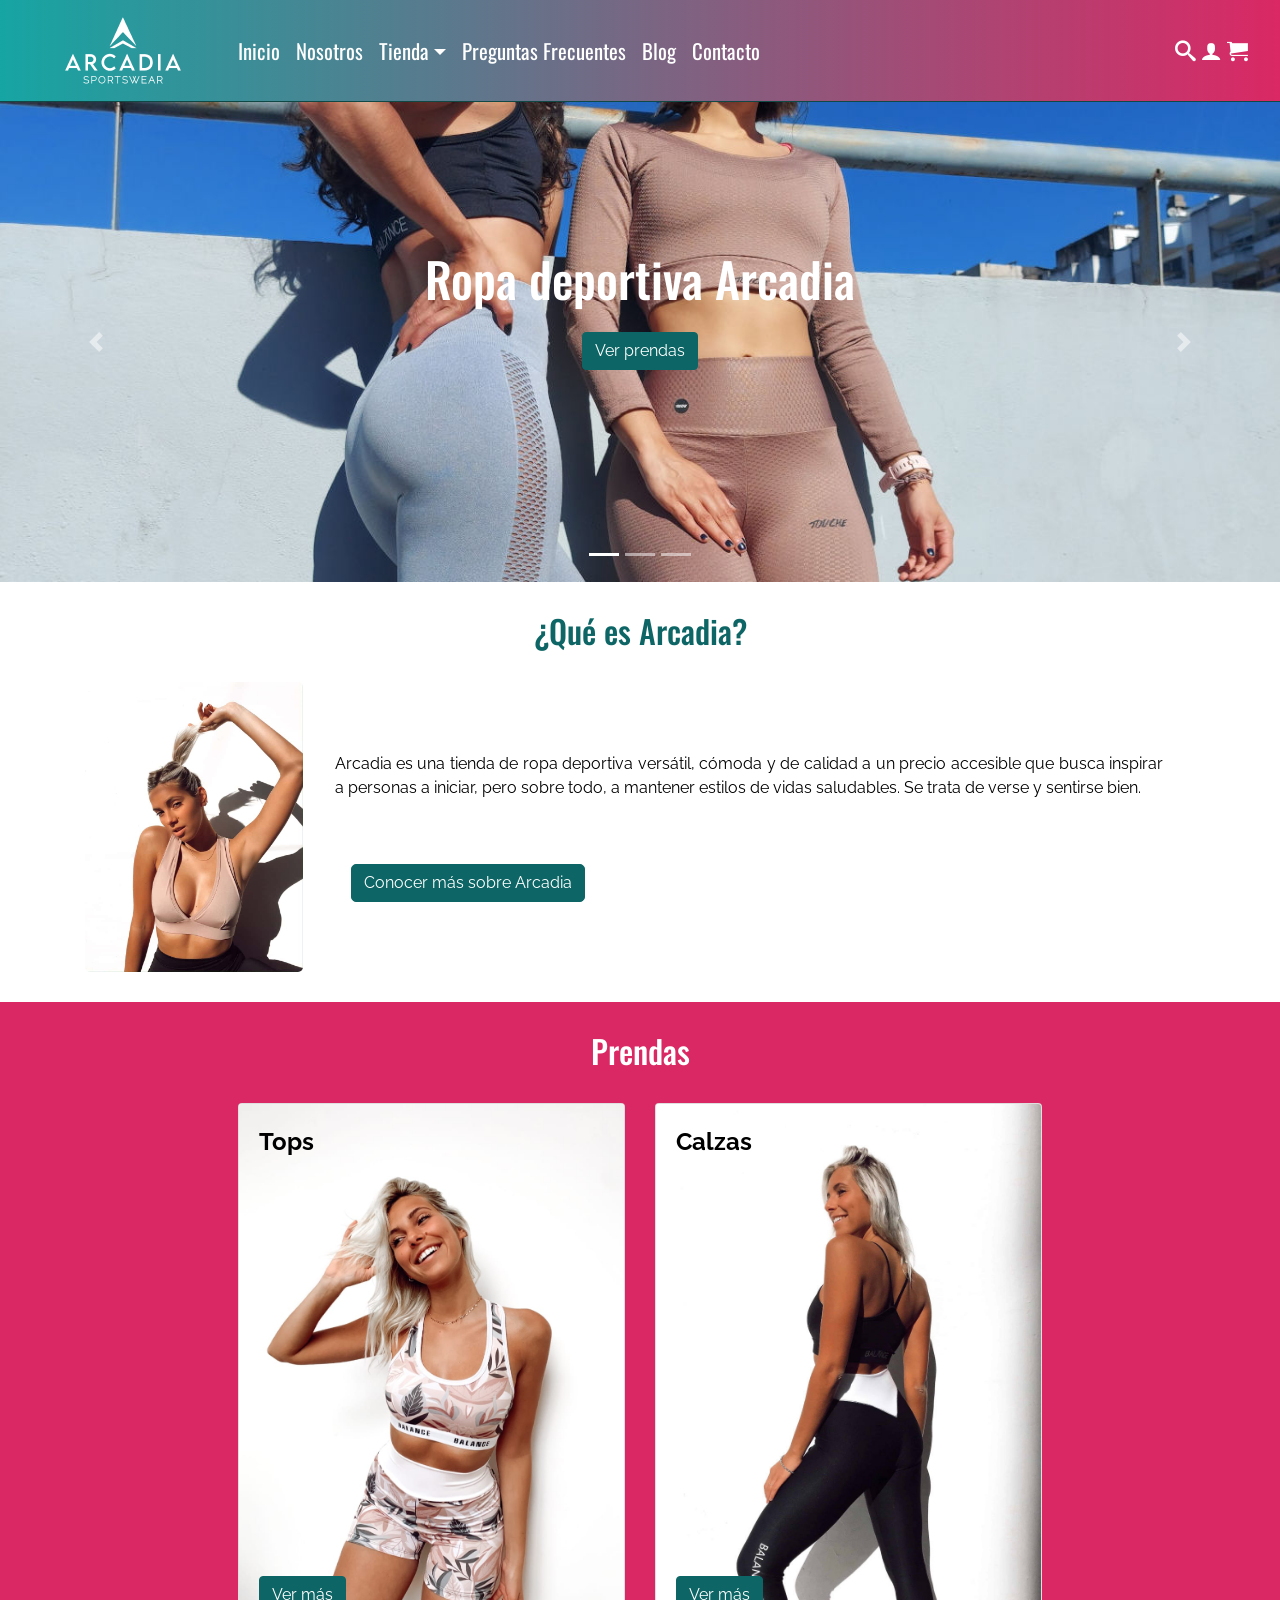
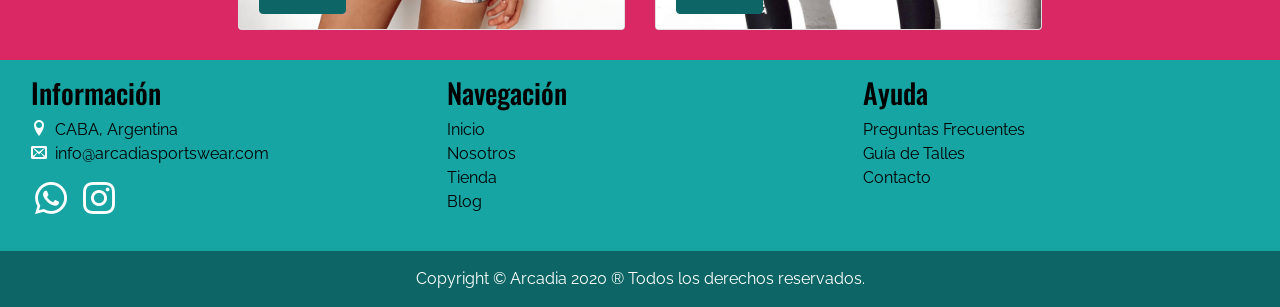
==== commit 8e54ab08: "Added Facebook pixel" ====
--- a/index.html
+++ b/index.html
@@ -5,12 +5,30 @@
         <meta name="viewport" content="width=device-width, initial-scale=1.0">
         <meta name="description" content="Bienvenida a la Tienda De Arcadia Sportswear. Encontrá en esta tienda online la mejor ropa deportiva. ¡Conoce más!">
         <title>Tienda online de Ropa Deportiva | Arcadia SportsWear</title>
+        <link rel="icon" type="image/png" href="images/arcadia-favicon.png"/>
         <link rel="stylesheet" href="css/bootstrap.min.css">
         <link rel="stylesheet" href="css/styles.css">
         <link rel="preconnect" href="https://fonts.gstatic.com">
         <link href="https://fonts.googleapis.com/css2?family=Oswald:wght@500;700&family=Raleway:ital,wght@0,500;0,700;0,800;1,500&display=swap" rel="stylesheet">
         <link rel="stylesheet" href="css/animate.css"/>
         <script src="https://ajax.googleapis.com/ajax/libs/jquery/3.5.1/jquery.min.js"></script>
+        <!-- Facebook Pixel Code -->
+<script>
+    !function(f,b,e,v,n,t,s)
+    {if(f.fbq)return;n=f.fbq=function(){n.callMethod?
+    n.callMethod.apply(n,arguments):n.queue.push(arguments)};
+    if(!f._fbq)f._fbq=n;n.push=n;n.loaded=!0;n.version='2.0';
+    n.queue=[];t=b.createElement(e);t.async=!0;
+    t.src=v;s=b.getElementsByTagName(e)[0];
+    s.parentNode.insertBefore(t,s)}(window, document,'script',
+    'https://connect.facebook.net/en_US/fbevents.js');
+    fbq('init', '386878939317785');
+    fbq('track', 'PageView');
+    </script>
+    <noscript><img height="1" width="1" style="display:none"
+    src="https://www.facebook.com/tr?id=386878939317785&ev=PageView&noscript=1"
+    /></noscript>
+    <!-- End Facebook Pixel Code -->
     </head>
     <body id="index">
         <header>
--- a/css/styles.css
+++ b/css/styles.css
@@ -1 +1 @@
-body{font-size:1rem;font-family:"Raleway",sans-serif,Arial,Helvetica,sans-serif}@media (max-width: 768px){body{font-size:calc(0.80rem + 1vmin)}}h1,h2,h3,h4,h5,h6{color:#0D6665;font-family:"Oswald",sans-serif}h1{text-align:center;font-size:3rem}@media (max-width: 768px){h1{font-size:calc(3rem + 1vmin)}}h2{font-size:2rem}@media (max-width: 768px){h2{font-size:calc(2rem + 1vmin)}}ul li{color:#DA2864}p{color:#000}a{color:#0D6665;text-decoration:none}a:hover{color:#DA2864;letter-spacing:1px;transition:all 0.5s;text-decoration:none}a:hover{letter-spacing:0}hr{border-top:1px solid #0d6665}.btn-primary{background-color:#0D6665;border-color:#0D6665;text-decoration:none}.btn-primary:hover{background-color:#DA2864 !important;color:#fff !important;border-color:#DA2864 !important}.btn-primary:focus,.btn-primary:active{background-color:#DA2864 !important;color:#fff !important;border-color:#DA2864 !important;box-shadow:0 0 0.2rem #ffbd86}.btn-link{color:#0D6665}.btn-link:hover{color:#DA2864;text-decoration:none}.dropdown-item:active{background-color:#fef8fa}header{font-family:'Oswald', sans-serif;width:100%;border-bottom:1px solid #104845;background:linear-gradient(90deg, #16A5A3 0%, #DA2864 100%);font-size:1.3rem;line-height:1.5}header a{text-decoration:none}header a:hover{text-decoration:none}.navbar-dark .navbar-nav .nav-link{color:white}@media only screen and (max-width: 390px){header>nav>a{width:100%;text-align:center}}footer{text-align:left;background-color:#16A5A3;width:100%}footer div.footerPrimary{padding:1rem}footer div.footerPrimary div h3{color:#000}footer div.footerPrimary div a,footer div.footerPrimary div span{text-decoration:none}footer div.footerPrimary div a .icon-whatsapp,footer div.footerPrimary div a .icon-instagram,footer div.footerPrimary div span .icon-whatsapp,footer div.footerPrimary div span .icon-instagram{font-size:2rem;color:#fff}footer div.footerPrimary div a .icon-whatsapp:hover,footer div.footerPrimary div a .icon-instagram:hover,footer div.footerPrimary div span .icon-whatsapp:hover,footer div.footerPrimary div span .icon-instagram:hover{color:#DA2864;letter-spacing:0px}footer div.footerPrimary div a:hover,footer div.footerPrimary div span:hover{letter-spacing:0}footer div.footerPrimary div ul li{list-style-type:none}footer div.footerPrimary div ul li span,footer div.footerPrimary div ul li a{color:#0D6665;text-decoration:none;color:#000}footer div.footerPrimary div ul li span:hover,footer div.footerPrimary div ul li a:hover{color:#DA2864;letter-spacing:1px;transition:all 0.5s;text-decoration:none}footer div.footerPrimary div ul li span:hover,footer div.footerPrimary div ul li a:hover{color:#0D6665}footer h4{color:#000}footer .footerSecondary{background-color:#0D6665}footer .footerSecondary p{color:#fff;margin-bottom:0}@font-face{font-family:'icomoon';src:url("../fonts/icomoon.eot?fdymji");src:url("../fonts/icomoon.eot?fdymji#iefix") format("embedded-opentype"),url("../fonts/icomoon.ttf?fdymji") format("truetype"),url("../fonts/icomoon.woff?fdymji") format("woff"),url("../fonts/icomoon.svg?fdymji#icomoon") format("svg");font-weight:normal;font-style:normal;font-display:block}[class^="icon-"],[class*=" icon-"]{font-family:'icomoon' !important;speak-as:never;font-style:normal;font-weight:normal;font-variant:normal;text-transform:none;line-height:1;-webkit-font-smoothing:antialiased;-moz-osx-font-smoothing:grayscale}.icon-transfer_within_a_station:before{content:"\e900"}.icon-lunch_dining:before{content:"\e901"}.icon-apparel:before{content:"\e902"}.icon-book-reference:before{content:"\e903"}.icon-cart:before{content:"\e93a"}.icon-envelop:before{content:"\e945"}.icon-location:before{content:"\e947"}.icon-user:before{content:"\e971"}.icon-search:before{content:"\e986"}.icon-spoon-knife:before{content:"\e9a3"}.icon-accessibility:before{content:"\e9b2"}.icon-instagram:before{content:"\ea92"}.icon-whatsapp:before{content:"\ea93"}article.card{border-radius:10px}.img-thumbnail{border:1px solid #0D6665;border-radius:50%;height:3rem}.articleImage{max-width:100%;height:auto;border-radius:10px}label,input,select,textarea{display:block}#contactPage form{margin-bottom:1rem}#contactPage form label{margin:10px 0}@media (max-width: 350px){#contactPage form #contactButtons input{margin-top:0.5rem}}.sendForm,.cleanForm{display:inline}.form-control{border:0;border-bottom:2px solid #0D6665;box-shadow:none}.form-control:focus{border-bottom:2px solid #DA2864;box-shadow:none}#heroIndex{width:100%;background-color:#ffeadb}#heroIndex .carousel-caption{bottom:40%}@media (max-width: 362px){#heroIndex .carousel-caption{bottom:30%}}#heroIndex .carousel-caption h1{color:#fff}.section{height:50%;padding:30px 30px}.section .section__title{text-align:center;margin-bottom:2rem}.section .btn-primary{width:fit-content;border-radius:5px}.section .section__div .section__img{width:240px;height:290px;border-radius:5px}.section .section__div .section__text{padding:2rem;text-align:justify}.section .section__div .section__button{display:block;margin:1rem 2rem 2rem 1rem}#prendasIndex{background-color:#DA2864;padding:30px 30px}#prendasIndex h2{text-align:center;margin-bottom:2rem;color:#fff}#prendasIndex .card-title{font-size:1.5rem;font-weight:bold}#prendasIndex .card{height:100%}#prendasIndex .card-img{object-fit:cover;height:100%}#prendasIndex button{position:absolute;bottom:15px}.page main{min-height:100vh}.page h1{padding:2rem}#nosotrosPage ul li{text-align:left}#nosotrosPage h2{padding:2rem}#nosotrosPage .card:hover{transform:scale(1.1, 1.1)}#nosotrosPage .card:hover i{color:#0D6665}#nosotrosPage .card i{font-size:2rem;color:#DA2864}#faqAccordion .btn{font-size:2rem}#faqAccordion .btn:focus{outline:0;box-shadow:0 0 0 0.2rem #16a5a3}@media (max-width: 576px){#faqAccordion .btn{font-size:1.5rem}}.guiaTalles{border:1px solid black;width:100%}.guiaTalles tr{border:1px solid black}.guiaTalles tr td:first-child{color:white;background-color:#16A5A3;font-size:1.5rem;text-align:left;font-family:"Raleway",sans-serif,Arial,Helvetica,sans-serif}.guiaTalles td{border:1px solid black;text-align:center}.guiaTalles th{background-color:#0D6665;color:white;font-size:1.5rem;font-family:"Raleway",sans-serif,Arial,Helvetica,sans-serif;text-align:center}.alert.danger .alert-heading{color:#AE1E4E}@media only screen and (max-width: 568px){.guiaTalles th,.guiaTalles tr td:first-child{font-size:1rem}}#tiendaPage section h2,#tiendaPage h1{text-align:center;padding-top:50px;margin-bottom:30px}#topsTienda,#calzasTienda{display:flex;justify-content:space-evenly}#tiendaPage main:nth-child(3){margin-bottom:2rem}#topsTienda .list-group-item:hover,#calzasTienda .list-group-item:hover{background-color:#104845;color:white;border-color:#104845;cursor:pointer}#tiendaPage .card{margin:1rem}#tiendaPage .card img{min-height:341.31px}p.card-text{margin:0}
+body{font-size:1rem;font-family:"Raleway",sans-serif,Arial,Helvetica,sans-serif}@media (max-width: 768px){body{font-size:calc(0.80rem + 1vmin)}}h1,h2,h3,h4,h5,h6{color:#0D6665;font-family:"Oswald",sans-serif}h1{text-align:center;font-size:3rem}@media (max-width: 768px){h1{font-size:calc(3rem + 1vmin)}}h2{font-size:2rem}@media (max-width: 768px){h2{font-size:calc(2rem + 1vmin)}}ul li{color:#DA2864}p{color:#000}a{color:#0D6665;text-decoration:none}a:hover{color:#DA2864;letter-spacing:1px;transition:all 0.5s;text-decoration:none}a:hover{letter-spacing:0}hr{border-top:1px solid #0d6665}.btn-primary{background-color:#0D6665;border-color:#0D6665;text-decoration:none}.btn-primary:hover{background-color:#DA2864 !important;color:#fff !important;border-color:#DA2864 !important}.btn-primary:focus,.btn-primary:active{background-color:#DA2864 !important;color:#fff !important;border-color:#DA2864 !important;box-shadow:0 0 0.2rem #ffbd86}.btn-link{color:#0D6665}.btn-link:hover{color:#DA2864;text-decoration:none}.dropdown-item:active{background-color:#fef8fa}header{font-family:'Oswald', sans-serif;width:100%;border-bottom:1px solid #104845;background:linear-gradient(90deg, #16A5A3 0%, #DA2864 100%);font-size:1.3rem;line-height:1.5}header a{color:#0D6665;text-decoration:none}header a:hover{color:#DA2864;letter-spacing:1px;transition:all 0.5s;text-decoration:none}.navbar-dark .navbar-nav .nav-link{color:white}@media only screen and (max-width: 390px){header>nav>a{width:100%;text-align:center}}footer{text-align:left;background-color:#16A5A3;width:100%}footer div.footerPrimary{padding:1rem}footer div.footerPrimary div h3{color:#000}footer div.footerPrimary div a,footer div.footerPrimary div span{text-decoration:none}footer div.footerPrimary div a .icon-whatsapp,footer div.footerPrimary div a .icon-instagram,footer div.footerPrimary div span .icon-whatsapp,footer div.footerPrimary div span .icon-instagram{font-size:2rem;color:#fff}footer div.footerPrimary div a .icon-whatsapp:hover,footer div.footerPrimary div a .icon-instagram:hover,footer div.footerPrimary div span .icon-whatsapp:hover,footer div.footerPrimary div span .icon-instagram:hover{color:#DA2864;letter-spacing:0px}footer div.footerPrimary div a:hover,footer div.footerPrimary div span:hover{letter-spacing:0}footer div.footerPrimary div ul li{list-style-type:none}footer div.footerPrimary div ul li span,footer div.footerPrimary div ul li a{color:#0D6665;text-decoration:none;color:#000}footer div.footerPrimary div ul li span:hover,footer div.footerPrimary div ul li a:hover{color:#DA2864;letter-spacing:1px;transition:all 0.5s;text-decoration:none}footer div.footerPrimary div ul li span:hover,footer div.footerPrimary div ul li a:hover{color:#0D6665}footer h4{color:#000}footer .footerSecondary{background-color:#0D6665}footer .footerSecondary p{color:#fff;margin-bottom:0}@font-face{font-family:'icomoon';src:url("../fonts/icomoon.eot?fdymji");src:url("../fonts/icomoon.eot?fdymji#iefix") format("embedded-opentype"),url("../fonts/icomoon.ttf?fdymji") format("truetype"),url("../fonts/icomoon.woff?fdymji") format("woff"),url("../fonts/icomoon.svg?fdymji#icomoon") format("svg");font-weight:normal;font-style:normal;font-display:block}[class^="icon-"],[class*=" icon-"]{font-family:'icomoon' !important;speak-as:never;font-style:normal;font-weight:normal;font-variant:normal;text-transform:none;line-height:1;-webkit-font-smoothing:antialiased;-moz-osx-font-smoothing:grayscale}.icon-transfer_within_a_station:before{content:"\e900"}.icon-lunch_dining:before{content:"\e901"}.icon-apparel:before{content:"\e902"}.icon-book-reference:before{content:"\e903"}.icon-cart:before{content:"\e93a"}.icon-envelop:before{content:"\e945"}.icon-location:before{content:"\e947"}.icon-user:before{content:"\e971"}.icon-search:before{content:"\e986"}.icon-spoon-knife:before{content:"\e9a3"}.icon-accessibility:before{content:"\e9b2"}.icon-instagram:before{content:"\ea92"}.icon-whatsapp:before{content:"\ea93"}article.card{border-radius:10px}.img-thumbnail{border:1px solid #0D6665;border-radius:50%;height:3rem}.articleImage{max-width:100%;height:auto;border-radius:10px}label,input,select,textarea{display:block}#contactPage form{margin-bottom:1rem}#contactPage form label{margin:10px 0}@media (max-width: 350px){#contactPage form #contactButtons input{margin-top:0.5rem}}.sendForm,.cleanForm{display:inline}.form-control{border:0;border-bottom:2px solid #0D6665;box-shadow:none}.form-control:focus{border-bottom:2px solid #DA2864;box-shadow:none}#heroIndex{width:100%;background-color:#ffeadb}#heroIndex .carousel-caption{bottom:40%}@media (max-width: 362px){#heroIndex .carousel-caption{bottom:30%}}#heroIndex .carousel-caption h1{color:#fff}.section{height:50%;padding:30px 30px}.section .section__title{text-align:center;margin-bottom:2rem}.section .btn-primary{width:fit-content;border-radius:5px}.section .section__div .section__img{width:240px;height:290px;border-radius:5px}.section .section__div .section__text{padding:2rem;text-align:justify}.section .section__div .section__button{display:block;margin:1rem 2rem 2rem 1rem}#prendasIndex{background-color:#DA2864;padding:30px 30px}#prendasIndex h2{text-align:center;margin-bottom:2rem;color:#fff}#prendasIndex .card-title{font-size:1.5rem;font-weight:bold}#prendasIndex .card{height:100%}#prendasIndex .card-img{object-fit:cover;height:100%}#prendasIndex button{position:absolute;bottom:15px}.page main{min-height:100vh}.page h1{padding:2rem}#nosotrosPage ul li{text-align:left}#nosotrosPage h2{padding:2rem}#nosotrosPage .card:hover{transform:scale(1.1, 1.1)}#nosotrosPage .card:hover i{color:#0D6665}#nosotrosPage .card i{font-size:2rem;color:#DA2864}#faqAccordion .btn{font-size:2rem}#faqAccordion .btn:focus{outline:0;box-shadow:0 0 0 0.2rem #16a5a3}@media (max-width: 576px){#faqAccordion .btn{font-size:1.5rem}}.guiaTalles{border:1px solid black;width:100%}.guiaTalles tr{border:1px solid black}.guiaTalles tr td:first-child{color:white;background-color:#16A5A3;font-size:1.5rem;text-align:left;font-family:"Raleway",sans-serif,Arial,Helvetica,sans-serif}.guiaTalles td{border:1px solid black;text-align:center}.guiaTalles th{background-color:#0D6665;color:white;font-size:1.5rem;font-family:"Raleway",sans-serif,Arial,Helvetica,sans-serif;text-align:center}.alert.danger .alert-heading{color:#AE1E4E}@media only screen and (max-width: 568px){.guiaTalles th,.guiaTalles tr td:first-child{font-size:1rem}}#tiendaPage section h2,#tiendaPage h1{text-align:center;padding-top:50px;margin-bottom:30px}#topsTienda,#calzasTienda{display:flex;justify-content:space-evenly}#tiendaPage main:nth-child(3){margin-bottom:2rem}#topsTienda .list-group-item:hover,#calzasTienda .list-group-item:hover{background-color:#104845;color:white;border-color:#104845;cursor:pointer}#tiendaPage .card{margin:1rem}#tiendaPage .card img{min-height:341.31px}p.card-text{margin:0}
